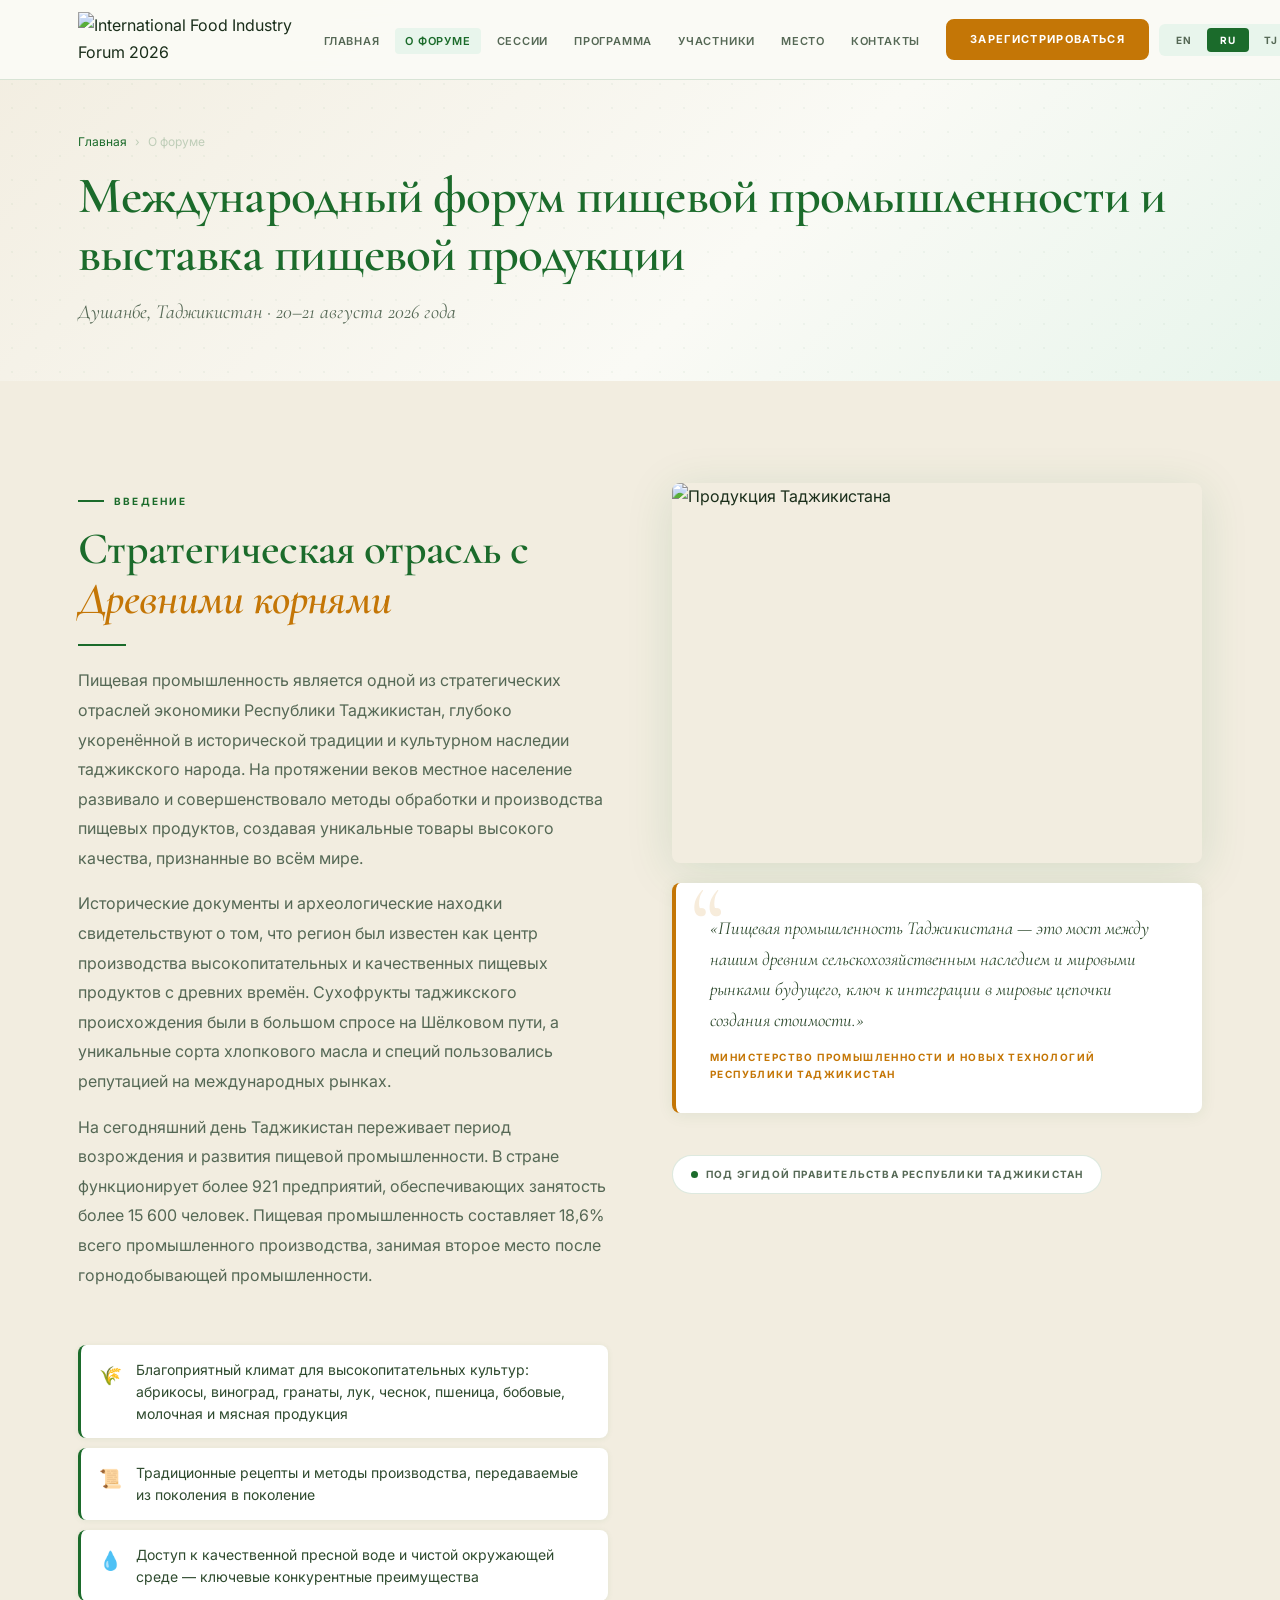
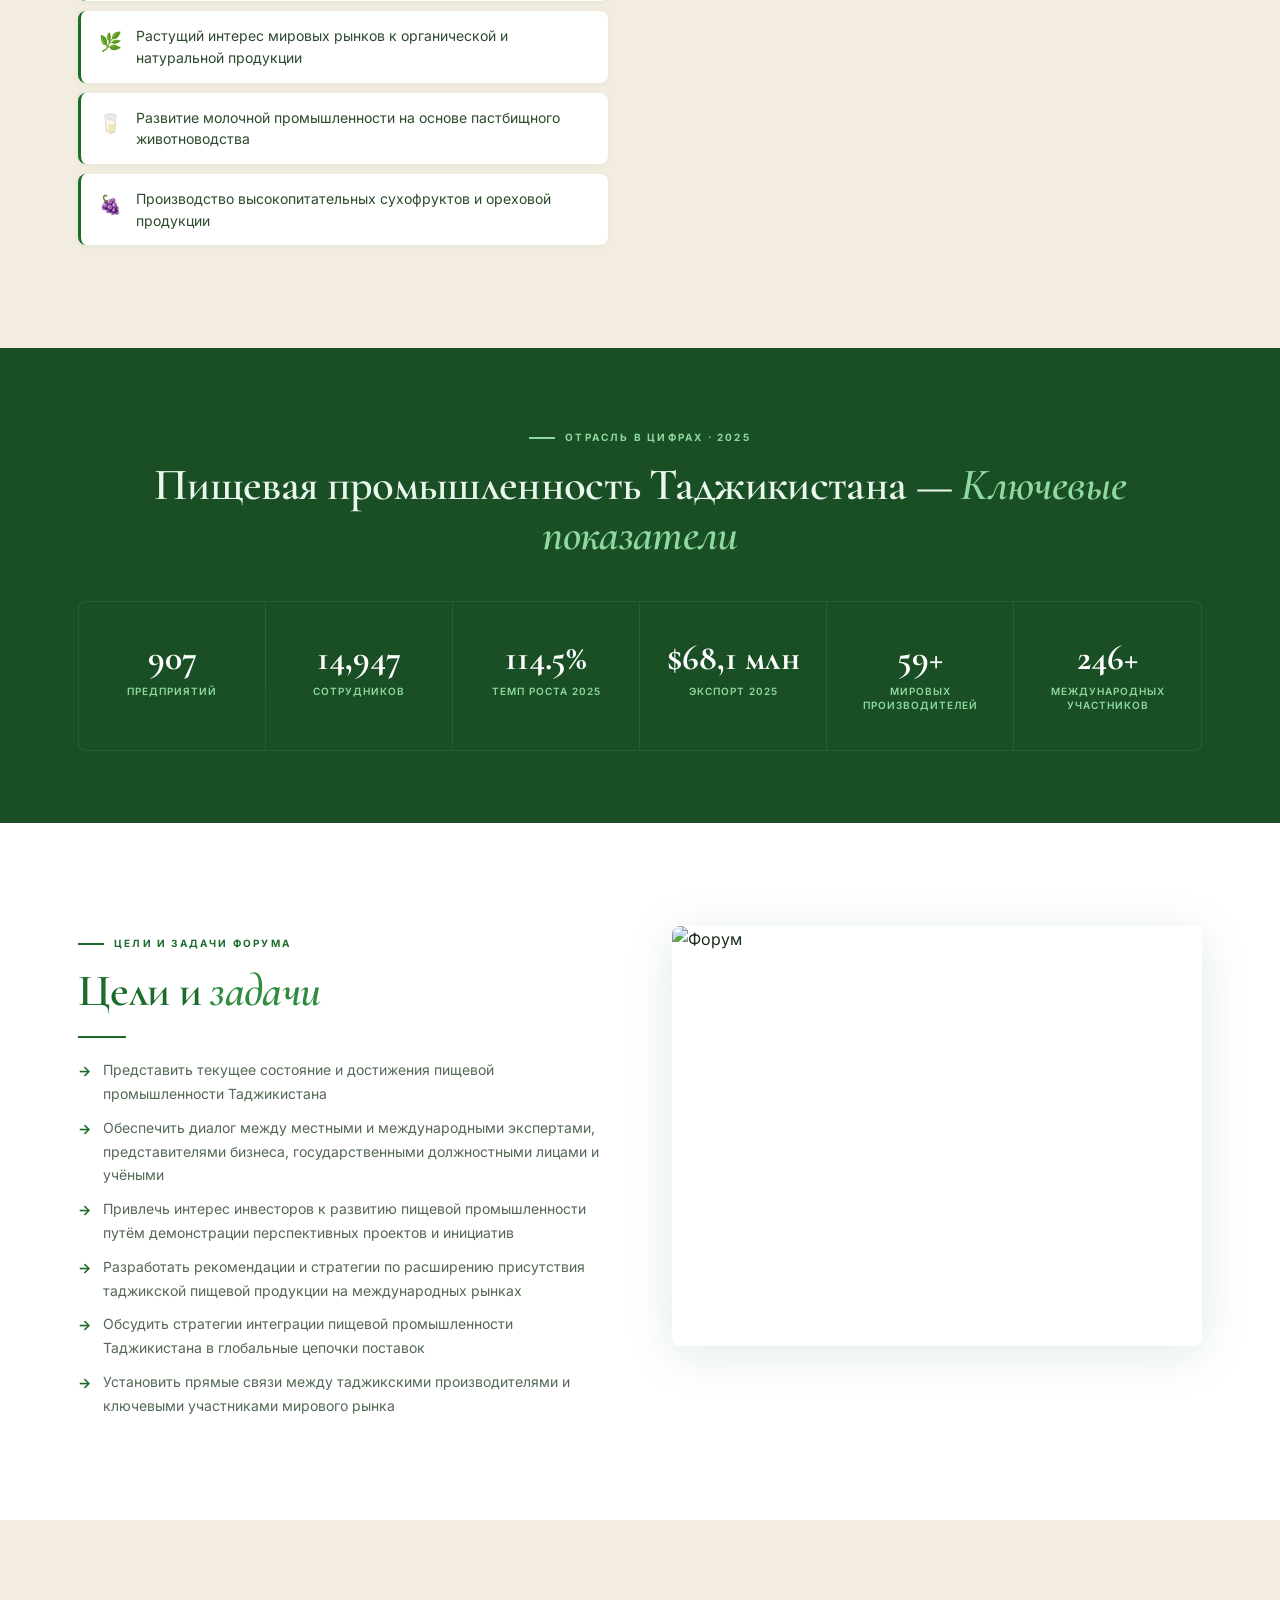
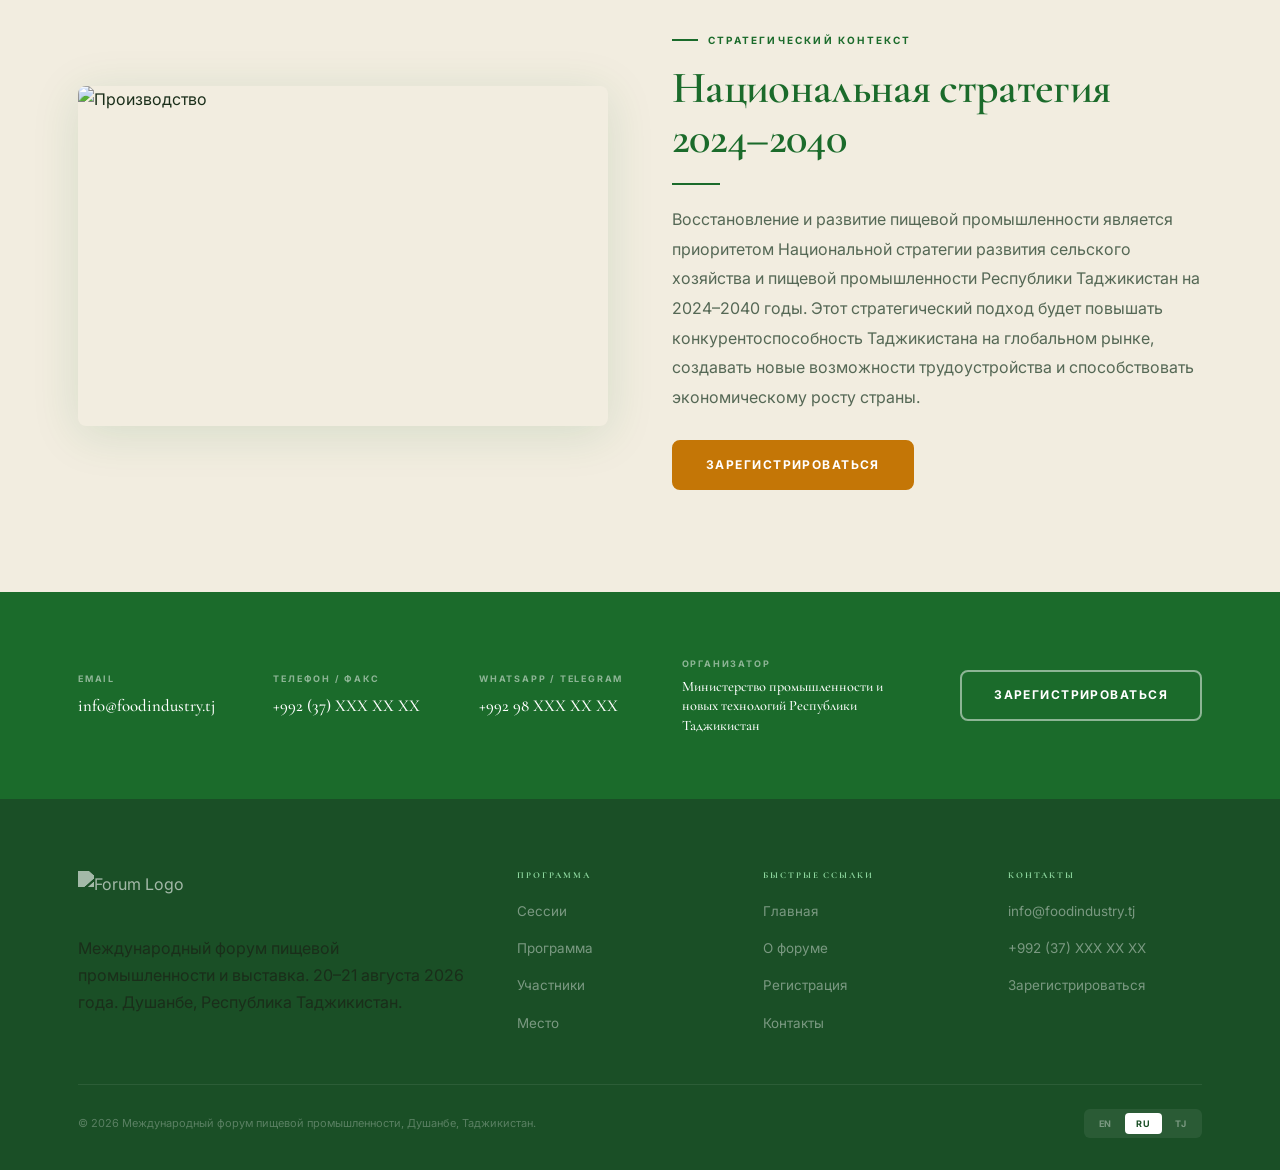
==== about.html @ 659f96ca "Add files via upload" ====
<!DOCTYPE html>
<html lang="ru" data-page="about">
<head>
<meta charset="UTF-8"/>
<meta name="viewport" content="width=device-width, initial-scale=1.0"/>
<meta http-equiv="X-Content-Type-Options" content="nosniff"/>
<meta name="description" content="Пищевая промышленность является одной из стратегических отраслей экономики Республики Таджикистан. Форум состоится 20–21 августа 2026 в Душанбе."/>
<meta name="robots" content="index,follow"/>
<meta property="og:title" content="О форуме — Международный форум пищевой промышленности 2026"/>
<meta property="og:description" content="Пищевая промышленность является одной из стратегических отраслей экономики Республики Таджикистан. Форум состоится 20–21 августа 2026 в Душанбе."/>
<meta property="og:image" content="img/hero-bg.png"/>
<title>О форуме — Международный форум пищевой промышленности 2026</title>
<link rel="preconnect" href="https://fonts.googleapis.com"/>
<link rel="preconnect" href="https://fonts.gstatic.com" crossorigin/>
<link href="https://fonts.googleapis.com/css2?family=Cormorant+Garamond:ital,wght@0,400;0,500;0,600;0,700;1,400;1,600&family=Inter:wght@300;400;500;600;700&display=swap" rel="stylesheet"/>
<link rel="stylesheet" href="css/style.css"/>
</head>
<body>
<nav class="nav" id="main-nav">
  <div class="container"><div class="nav-inner">
    <a href="index.html" class="logo-wrap">
      <img src="logo.svg" alt="International Food Industry Forum 2026" class="logo-img"/>
    </a>
    <ul class="nav-links"><li><a href="index.html" data-page="home" class="nav-link" data-i18n="nav.home">—</a></li>
<li><a href="about.html" data-page="about" class="nav-link active" data-i18n="nav.about">—</a></li>
<li><a href="sessions.html" data-page="sessions" class="nav-link" data-i18n="nav.sessions">—</a></li>
<li><a href="programme.html" data-page="programme" class="nav-link" data-i18n="nav.programme">—</a></li>
<li><a href="participants.html" data-page="participants" class="nav-link" data-i18n="nav.participants">—</a></li>
<li><a href="venue.html" data-page="venue" class="nav-link" data-i18n="nav.venue">—</a></li>
<li><a href="contact.html" data-page="contact" class="nav-link" data-i18n="nav.contact">—</a></li>
</ul>
    <div style="display:flex;align-items:center;gap:10px;flex-shrink:0">
      <a href="register.html" class="btn btn-amber btn-sm" data-i18n="nav.register.btn">Регистрация</a>
      <div class="lang-sw">
        <button class="lang-btn" data-lang="en">EN</button>
        <button class="lang-btn" data-lang="ru">RU</button>
        <button class="lang-btn" data-lang="tj">ТЈ</button>
      </div>
      <button class="nav-toggle" id="nav-toggle" aria-label="Меню"><span></span><span></span><span></span></button>
    </div>
  </div></div>
</nav>
<div class="nav-mobile" id="nav-mobile">
  <ul><li><a href="index.html" data-page="home" class="nav-link" data-i18n="nav.home">—</a></li>
<li><a href="about.html" data-page="about" class="nav-link active" data-i18n="nav.about">—</a></li>
<li><a href="sessions.html" data-page="sessions" class="nav-link" data-i18n="nav.sessions">—</a></li>
<li><a href="programme.html" data-page="programme" class="nav-link" data-i18n="nav.programme">—</a></li>
<li><a href="participants.html" data-page="participants" class="nav-link" data-i18n="nav.participants">—</a></li>
<li><a href="venue.html" data-page="venue" class="nav-link" data-i18n="nav.venue">—</a></li>
<li><a href="contact.html" data-page="contact" class="nav-link" data-i18n="nav.contact">—</a></li>
</ul>
  <div class="nav-mobile-lang">
    <button class="lang-btn" data-lang="en">EN</button>
    <button class="lang-btn" data-lang="ru">RU</button>
    <button class="lang-btn" data-lang="tj">ТЈ</button>
  </div>
</div>
<section class="page-hero">
  <img class="page-hero-img" src="img/hero-bg.png" alt="" loading="lazy"/>
  <div class="container page-hero-inner">
    <div class="breadcrumb">
      <a href="index.html" data-i18n="breadcrumb.home">Главная</a>
      <span>›</span>
      <span data-i18n="about.page.tag">—</span>
    </div>
    <h1 class="page-hero-title" data-i18n-html="about.page.title">—</h1>
    <p class="page-hero-sub" data-i18n="about.page.sub">—</p>
  </div>
</section>

<!-- INTRO -->
<section class="section bg-cream">
  <div class="container">
    <div class="grid-2">
      <div class="fade">
        <div class="tag" data-i18n="about.intro.tag">—</div>
        <h2 class="sec-title" data-i18n-html="about.intro.title">—</h2>
        <div class="divider"></div>
        <p class="sec-body" style="max-width:100%;margin-bottom:16px" data-i18n="about.intro.body1">—</p>
        <p class="sec-body" style="max-width:100%;margin-bottom:16px" data-i18n="about.intro.body2">—</p>
        <p class="sec-body" style="max-width:100%" data-i18n="about.intro.body3">—</p>
        <br/>
        <div class="adv-list"><div class="adv-item fade"><span class="adv-icon">🌾</span><span class="adv-text" data-i18n="adv.1">—</span></div><div class="adv-item fade"><span class="adv-icon">📜</span><span class="adv-text" data-i18n="adv.2">—</span></div><div class="adv-item fade"><span class="adv-icon">💧</span><span class="adv-text" data-i18n="adv.3">—</span></div><div class="adv-item fade"><span class="adv-icon">🌿</span><span class="adv-text" data-i18n="adv.4">—</span></div><div class="adv-item fade"><span class="adv-icon">🥛</span><span class="adv-text" data-i18n="adv.5">—</span></div><div class="adv-item fade"><span class="adv-icon">🍇</span><span class="adv-text" data-i18n="adv.6">—</span></div></div>
      </div>
      <div class="fade fd2">
        <div class="img-card" style="height:380px;margin-bottom:20px">
          <img src="img/dried-fruits.png" alt="Продукция Таджикистана" style="width:100%;height:100%;object-fit:cover"/>
        </div>
        <div class="quote-card">
          <blockquote data-i18n="about.quote">—</blockquote>
          <cite data-i18n="about.quote.src">—</cite>
        </div>
        <div class="org-pill" data-i18n="org.pill">—</div>
      </div>
    </div>
  </div>
</section>


<section class="stats-section">
  <div class="container">
    <div class="stats-header fade">
      <div class="tag tag-inv" data-i18n="stats.tag">—</div>
      <h2 class="sec-title sec-title-inv" data-i18n-html="stats.title">—</h2>
    </div>
    <div class="stats-grid fade">
      <div class="stat-item"><div class="stat-num" data-i18n="stat.1.num">921</div><div class="stat-lbl" data-i18n="stat.1.lbl">—</div></div>
      <div class="stat-item"><div class="stat-num" data-i18n="stat.2.num">15 162</div><div class="stat-lbl" data-i18n="stat.2.lbl">—</div></div>
      <div class="stat-item"><div class="stat-num" data-i18n="stat.3.num">116,1%</div><div class="stat-lbl" data-i18n="stat.3.lbl">—</div></div>
      <div class="stat-item"><div class="stat-num" data-i18n="stat.4.num">$68,1 млн</div><div class="stat-lbl" data-i18n="stat.4.lbl">—</div></div>
      <div class="stat-item"><div class="stat-num" data-i18n="stat.5.num">60+</div><div class="stat-lbl" data-i18n="stat.5.lbl">—</div></div>
      <div class="stat-item"><div class="stat-num" data-i18n="stat.6.num">250+</div><div class="stat-lbl" data-i18n="stat.6.lbl">—</div></div>
    </div>
  </div>
</section>

<!-- OBJECTIVES -->
<section class="section bg-white">
  <div class="container">
    <div class="grid-2">
      <div class="fade">
        <div class="tag" data-i18n="about.obj.tag">—</div>
        <h2 class="sec-title" data-i18n-html="about.obj.title">—</h2>
        <div class="divider"></div>
        <div class="obj-list"><div class="obj-item fade"><span class="obj-arrow">→</span><span data-i18n="obj.1">—</span></div><div class="obj-item fade"><span class="obj-arrow">→</span><span data-i18n="obj.2">—</span></div><div class="obj-item fade"><span class="obj-arrow">→</span><span data-i18n="obj.3">—</span></div><div class="obj-item fade"><span class="obj-arrow">→</span><span data-i18n="obj.4">—</span></div><div class="obj-item fade"><span class="obj-arrow">→</span><span data-i18n="obj.5">—</span></div><div class="obj-item fade"><span class="obj-arrow">→</span><span data-i18n="obj.6">—</span></div></div>
      </div>
      <div class="fade fd2">
        <div class="img-card" style="height:420px">
          <img src="img/forum-hall.png" alt="Форум" style="width:100%;height:100%;object-fit:cover"/>
        </div>
      </div>
    </div>
  </div>
</section>

<!-- STRATEGY -->
<section class="section bg-cream">
  <div class="container">
    <div class="grid-2" style="align-items:center">
      <div class="fade">
        <div class="img-card" style="height:340px">
          <img src="img/factory.png" alt="Производство" style="width:100%;height:100%;object-fit:cover"/>
        </div>
      </div>
      <div class="fade fd2">
        <div class="tag" data-i18n="about.strategy.tag">—</div>
        <h2 class="sec-title" data-i18n="about.strategy.title">—</h2>
        <div class="divider"></div>
        <p class="sec-body" style="max-width:100%" data-i18n="about.strategy.body">—</p>
        <br/>
        <a href="register.html" class="btn btn-amber" data-i18n="btn.register">—</a>
      </div>
    </div>
  </div>
</section>


<div class="contact-strip">
  <div class="container"><div class="contact-strip-inner">
    <div class="cs-item"><div class="cs-label">Email</div><div class="cs-val"><a href="mailto:info@foodindustry.tj">info@foodindustry.tj</a></div></div>
    <div class="cs-item"><div class="cs-label" data-i18n="ci.phone.lbl">Телефон</div><div class="cs-val"><a href="tel:+992">+992 (37) XXX XX XX</a></div></div>
    <div class="cs-item"><div class="cs-label">WhatsApp / Telegram</div><div class="cs-val">+992 98 XXX XX XX</div></div>
    <div class="cs-item"><div class="cs-label" data-i18n="ci.org.lbl">Организатор</div><div class="cs-val" style="font-size:.9rem;max-width:220px;line-height:1.35" data-i18n="ci.org.val">Минпромтех РТ</div></div>
    <a href="register.html" class="btn btn-outline-inv" data-i18n="btn.register">Регистрация</a>
  </div></div>
</div>
<footer class="footer">
  <div class="container">
    <div class="footer-grid">
      <div>
        <img src="logo.svg" alt="Forum Logo" class="footer-logo-img"/>
        <p data-i18n="footer.tagline">Международный форум пищевой промышленности и выставка. 20–21 августа 2026 года. Душанбе, Республика Таджикистан.</p>
      </div>
      <div class="footer-col">
        <h5 data-i18n="footer.prog">Программа</h5>
        <ul>
          <li><a href="sessions.html" data-i18n="nav.sessions">Сессии</a></li>
          <li><a href="programme.html" data-i18n="nav.programme">Программа</a></li>
          <li><a href="participants.html" data-i18n="nav.participants">Участники</a></li>
          <li><a href="venue.html" data-i18n="nav.venue">Место</a></li>
        </ul>
      </div>
      <div class="footer-col">
        <h5 data-i18n="footer.links">Навигация</h5>
        <ul>
          <li><a href="index.html" data-i18n="nav.home">Главная</a></li>
          <li><a href="about.html" data-i18n="nav.about">О форуме</a></li>
          <li><a href="register.html" data-i18n="nav.register">Регистрация</a></li>
          <li><a href="contact.html" data-i18n="nav.contact">Контакты</a></li>
        </ul>
      </div>
      <div class="footer-col">
        <h5 data-i18n="footer.contact">Контакты</h5>
        <ul>
          <li><a href="mailto:info@foodindustry.tj">info@foodindustry.tj</a></li>
          <li><a href="tel:+992">+992 (37) XXX XX XX</a></li>
          <li><a href="register.html" data-i18n="nav.register.btn">Регистрация</a></li>
        </ul>
      </div>
    </div>
    <div class="footer-bottom">
      <p data-i18n="footer.copy">© 2026 Международный форум пищевой промышленности, Душанбе, Таджикистан.</p>
      <div class="footer-lang lang-sw">
        <button class="lang-btn" data-lang="en">EN</button>
        <button class="lang-btn" data-lang="ru">RU</button>
        <button class="lang-btn" data-lang="tj">ТЈ</button>
      </div>
    </div>
  </div>
</footer>
<button class="back-top" id="back-top" aria-label="Наверх">
  <svg viewBox="0 0 24 24" fill="none" stroke="currentColor" stroke-width="2.5"><polyline points="18 15 12 9 6 15"/></svg>
</button>
<script src="js/translations.js"></script>
<script src="js/main.js"></script>
<script data-pplx-inline-edit>
(function(){
  if(window===window.top)return;
  function inlineAll(orig,clone){
    if(orig.nodeType!==1)return;
    try{
      var cs=getComputedStyle(orig);
      var t='';
      for(var i=0;i<cs.length;i++){t+=cs[i]+':'+cs.getPropertyValue(cs[i])+';';}
      clone.style.cssText=t;
    }catch(e){}
    var oc=orig.children,cc=clone.children;
    for(var j=0;j<oc.length&&j<cc.length;j++){inlineAll(oc[j],cc[j]);}
  }
  function stripExternal(clone){
    var imgs=clone.querySelectorAll('img');
    for(var i=0;i<imgs.length;i++){
      var s=imgs[i].getAttribute('src');
      if(s&&!s.startsWith('data:'))imgs[i].removeAttribute('src');
    }
    var all=clone.querySelectorAll('*');
    for(var i=0;i<all.length;i++){
      var st=all[i].style.cssText;
      if(st&&st.indexOf('url(')>=0){
        all[i].style.cssText=st.replace(/url\(["']?(?!data:)[^)"']*["']?\)/gi,'none');
      }
    }
  }
  window.addEventListener('message',function(e){
    if(!e.data||e.data.type!=='INLINE_EDIT_CAPTURE_REQUEST')return;
    var scrollX=window.scrollX||window.pageXOffset||0;
    var scrollY=window.scrollY||window.pageYOffset||0;
    var w=window.innerWidth,h=window.innerHeight;
    try{
      var clone=document.documentElement.cloneNode(true);
      var rm=clone.querySelectorAll('script,link[rel="stylesheet"],style');
      for(var i=0;i<rm.length;i++){rm[i].remove();}
      inlineAll(document.documentElement,clone);
      stripExternal(clone);
      var html=new XMLSerializer().serializeToString(clone);
      var svg='<svg xmlns="http://www.w3.org/2000/svg" width="'+w+'" height="'+h+'">'
        +'<foreignObject width="100%" height="100%">'
        +'<div xmlns="http://www.w3.org/1999/xhtml" style="width:'+w+'px;height:'+h+'px;overflow:hidden">'
        +'<div style="transform:translate(-'+scrollX+'px,-'+scrollY+'px);transform-origin:top left">'
        +html+'</div></div></foreignObject></svg>';
      var svgUrl='data:image/svg+xml;charset=utf-8,'+encodeURIComponent(svg);
      var img=new Image();
      img.onload=function(){
        var c=document.createElement('canvas');c.width=w;c.height=h;
        c.getContext('2d').drawImage(img,0,0);
        window.parent.postMessage({type:'INLINE_EDIT_SCREENSHOT_RESULT',dataUrl:c.toDataURL('image/png'),scrollX:scrollX,scrollY:scrollY},'*');
      };
      img.onerror=function(){
        window.parent.postMessage({type:'INLINE_EDIT_SCREENSHOT_RESULT',dataUrl:null,scrollX:scrollX,scrollY:scrollY},'*');
      };
      img.src=svgUrl;
    }catch(err){
      window.parent.postMessage({type:'INLINE_EDIT_SCREENSHOT_RESULT',dataUrl:null,scrollX:scrollX,scrollY:scrollY},'*');
    }
  });
})();
</script></body></html>
---- css/style.css ----
/* ============================================================
   INTERNATIONAL FOOD INDUSTRY FORUM 2026
   Shared Stylesheet — foodindustry.tj
   ============================================================ */

/* ── RESET ─────────────────────────────────────────────────── */
*,*::before,*::after{box-sizing:border-box;margin:0;padding:0}
html{scroll-behavior:smooth;font-size:16px}
body{background:#FAFAF5;color:#1A2E1A;font-family:'Inter',system-ui,sans-serif;
  line-height:1.7;overflow-x:hidden;-webkit-font-smoothing:antialiased}
img{max-width:100%;display:block}
a{color:inherit;text-decoration:none}
ul,ol{list-style:none}
button{cursor:pointer;font-family:inherit;border:none;background:none}
input,select,textarea{font-family:inherit}

/* ── DESIGN TOKENS ─────────────────────────────────────────── */
:root{
  --cream:#FAFAF5; --cream-2:#F2EDE0; --cream-3:#EDE8D6;
  --white:#fff;    --forest:#1A4F26;
  --green:#1B6B2B; --green-2:#2D8C3E; --green-3:#3DAF52; --green-lt:#E8F5EC;
  --teal:#0272A8;  --teal-lt:#E0F2FF;
  --amber:#C47606; --amber-2:#E08B08; --amber-lt:#FFF8E6;
  --txt:#122012;   --txt-2:#2E4A2E;   --txt-md:#556855;  --txt-dim:#8AAA8A;
  --bdr:rgba(27,107,43,.15); --bdr-a:rgba(196,118,6,.22);
  --shd:0 2px 16px rgba(27,107,43,.08);
  --shd-2:0 8px 48px rgba(27,107,43,.13);
  --nav-h:80px; --r:8px;
  --serif:'Cormorant Garamond',Georgia,serif;
  --sans:'Inter',system-ui,sans-serif;
}

/* ── TYPOGRAPHY ─────────────────────────────────────────────── */
h1,h2,h3,h4,h5{font-family:var(--serif);font-weight:600;line-height:1.12;letter-spacing:-.015em}

/* ── LAYOUT ─────────────────────────────────────────────────── */
.container{max-width:1220px;margin:0 auto;padding:0 clamp(18px,4vw,48px)}
.grid-2{display:grid;grid-template-columns:1fr 1fr;gap:clamp(32px,5vw,80px)}
.grid-3{display:grid;grid-template-columns:repeat(3,1fr);gap:20px}
.grid-4{display:grid;grid-template-columns:repeat(4,1fr);gap:20px}

/* ── UTILITY ─────────────────────────────────────────────────── */
.section{padding:clamp(60px,8vw,120px) 0}
.section-sm{padding:clamp(40px,5vw,72px) 0}
.bg-cream{background:var(--cream-2)}
.bg-white{background:var(--white)}
.bg-forest{background:var(--forest)}
.bg-green{background:var(--green)}
.text-center{text-align:center}
.text-right{text-align:right}

.tag{display:inline-flex;align-items:center;gap:10px;
  font-size:10px;font-weight:700;letter-spacing:.22em;text-transform:uppercase;
  color:var(--green);margin-bottom:14px}
.tag::before{content:'';display:block;width:26px;height:2px;background:var(--green)}
.tag-amber{color:var(--amber)}.tag-amber::before{background:var(--amber)}
.tag-inv{color:#8FD9A0}.tag-inv::before{background:#8FD9A0}
.tag-teal{color:var(--teal)}.tag-teal::before{background:var(--teal)}

.sec-title{font-size:clamp(1.9rem,3.5vw,3.2rem);color:var(--green);margin-bottom:16px}
.sec-title-inv{color:#EAF7EC}
.sec-title-dark{color:var(--txt)}
.sec-body{font-size:1rem;color:var(--txt-md);line-height:1.85;max-width:600px}
.sec-body-inv{color:#B8D9BC}
.em-green{color:var(--green-2);font-style:italic}
.em-amber{color:var(--amber);font-style:italic}
.em-teal{color:var(--teal);font-style:italic}
.divider{width:48px;height:2px;background:var(--green);margin:20px 0}
.divider-amber{background:var(--amber)}
.divider-inv{background:rgba(255,255,255,.2)}

/* ── BUTTONS ─────────────────────────────────────────────────── */
.btn{display:inline-flex;align-items:center;gap:8px;padding:13px 32px;
  font-size:12px;font-weight:700;letter-spacing:.12em;text-transform:uppercase;
  transition:all .25s ease;border:2px solid transparent;border-radius:var(--r)}
.btn-amber{background:var(--amber);color:#fff;border-color:var(--amber)}
.btn-amber:hover{background:var(--amber-2);border-color:var(--amber-2);
  transform:translateY(-2px);box-shadow:0 8px 24px rgba(196,118,6,.3)}
.btn-green{background:var(--green);color:#fff;border-color:var(--green)}
.btn-green:hover{background:var(--green-2);border-color:var(--green-2);transform:translateY(-2px)}
.btn-outline-green{background:transparent;color:var(--green);border-color:var(--green)}
.btn-outline-green:hover{background:var(--green);color:#fff;transform:translateY(-2px)}
.btn-outline-inv{background:transparent;color:#fff;border-color:rgba(255,255,255,.5)}
.btn-outline-inv:hover{background:rgba(255,255,255,.12);border-color:#fff;transform:translateY(-2px)}
.btn-sm{padding:9px 22px;font-size:11px}
.btn-lg{padding:16px 40px;font-size:13px}
.btn-full{width:100%;justify-content:center}

/* ── NAVIGATION ─────────────────────────────────────────────── */
.nav{position:fixed;top:0;left:0;right:0;z-index:500;height:var(--nav-h);
  background:rgba(250,250,245,.96);border-bottom:1px solid var(--bdr);
  backdrop-filter:blur(14px);display:flex;align-items:center;
  transition:box-shadow .3s}
.nav.scrolled{box-shadow:var(--shd-2)}
.nav-inner{display:flex;align-items:center;justify-content:space-between;width:100%;gap:16px}
.logo-wrap{display:flex;align-items:center;flex-shrink:0}
.logo-img{height:56px;width:auto;object-fit:contain;max-width:220px}
.nav-links{display:flex;align-items:center;gap:6px}
.nav-links a{font-size:11px;font-weight:600;letter-spacing:.07em;text-transform:uppercase;
  color:var(--txt-md);padding:6px 10px;border-radius:4px;transition:all .2s;white-space:nowrap}
.nav-links a:hover{color:var(--green);background:var(--green-lt)}
.nav-links a.active{color:var(--green);background:var(--green-lt)}
.lang-sw{display:flex;gap:2px;background:var(--green-lt);padding:4px;border-radius:6px;flex-shrink:0}
.lang-btn{padding:6px 13px;font-size:10px;font-weight:700;letter-spacing:.1em;
  text-transform:uppercase;color:var(--txt-md);transition:all .2s;border-radius:4px}
.lang-btn.active{background:var(--green);color:#fff}
.lang-btn:hover:not(.active){color:var(--green)}

/* Mobile nav */
.nav-toggle{display:none;flex-direction:column;justify-content:center;gap:5px;
  padding:8px;width:40px;height:40px}
.nav-toggle span{display:block;width:22px;height:2px;background:var(--txt);
  transition:all .25s;border-radius:2px}
.nav-toggle.open span:nth-child(1){transform:translateY(7px) rotate(45deg)}
.nav-toggle.open span:nth-child(2){opacity:0}
.nav-toggle.open span:nth-child(3){transform:translateY(-7px) rotate(-45deg)}
.nav-mobile{display:none;position:fixed;top:var(--nav-h);left:0;right:0;
  background:rgba(250,250,245,.98);backdrop-filter:blur(14px);z-index:499;
  border-bottom:1px solid var(--bdr);padding:20px 0}
.nav-mobile.open{display:block}
.nav-mobile ul{display:flex;flex-direction:column}
.nav-mobile ul a{display:block;padding:12px clamp(18px,4vw,48px);font-size:13px;
  font-weight:600;color:var(--txt-md);border-bottom:1px solid rgba(0,0,0,.04);transition:color .2s}
.nav-mobile ul a:hover,.nav-mobile ul a.active{color:var(--green)}
.nav-mobile-lang{display:flex;gap:8px;padding:16px clamp(18px,4vw,48px)}
.nav-mobile-lang .lang-btn{padding:8px 16px;font-size:11px;border:1px solid var(--bdr);
  border-radius:6px;color:var(--txt-md)}
.nav-mobile-lang .lang-btn.active{background:var(--green);color:#fff;border-color:var(--green)}

/* ── HOME HERO ───────────────────────────────────────────────── */
.hero{min-height:100vh;display:flex;align-items:center;padding-top:var(--nav-h);
  position:relative;overflow:hidden}
.hero-bg-img{position:absolute;inset:0;background-size:cover;background-position:center;
  background-image:url('../img/hero-bg.png')}
.hero-overlay{position:absolute;inset:0;
  background:linear-gradient(135deg,rgba(250,250,245,.97) 0%,rgba(240,248,242,.92) 45%,rgba(232,245,236,.75) 100%)}
.hero-pattern{position:absolute;inset:0;
  background-image:radial-gradient(circle,rgba(27,107,43,.05) 1px,transparent 0);
  background-size:28px 28px;pointer-events:none}
.hero-content{position:relative;z-index:2;display:grid;grid-template-columns:1fr 1fr;
  gap:clamp(32px,5vw,72px);align-items:center;padding:clamp(60px,8vh,100px) 0}
.hero-left{}
.hero-badge{display:inline-flex;align-items:center;gap:10px;padding:8px 18px;
  background:var(--green-lt);border:1px solid rgba(27,107,43,.2);
  border-radius:20px;margin-bottom:24px}
.hero-badge-dot{width:7px;height:7px;border-radius:50%;background:var(--green);
  animation:bdot 2s ease-in-out infinite}
@keyframes bdot{0%,100%{opacity:1}50%{opacity:.25}}
.hero-badge span{font-size:10px;font-weight:700;letter-spacing:.18em;
  text-transform:uppercase;color:var(--green)}
.hero-title{font-size:clamp(2.6rem,5vw,5rem);font-weight:700;color:var(--txt);
  line-height:1.04;margin-bottom:10px}
.hero-title .t-green{color:var(--green);font-style:italic}
.hero-title .t-amber{color:var(--amber)}
.hero-sub{font-family:var(--serif);font-size:clamp(1rem,1.8vw,1.3rem);
  font-style:italic;color:var(--txt-md);margin-bottom:32px}
.hero-meta{display:flex;flex-wrap:wrap;gap:0;border:1px solid var(--bdr);
  border-radius:var(--r);background:var(--white);overflow:visible;margin-bottom:36px;
  box-shadow:var(--shd)}
.hm-item{padding:12px 20px;flex:1;min-width:130px;border-right:1px solid var(--bdr)}
.hm-item:last-child{border-right:none}
.hm-label{font-size:9px;font-weight:700;letter-spacing:.2em;text-transform:uppercase;
  color:var(--txt-dim);margin-bottom:3px}
.hm-val{font-family:var(--serif);font-size:1.05rem;font-weight:600;color:var(--green);white-space:nowrap}
.hero-actions{display:flex;gap:12px;flex-wrap:wrap}
.hero-right{display:flex;justify-content:center;align-items:center;position:relative}
.hero-logo-wrap{position:relative;width:clamp(260px,30vw,380px);
  height:clamp(260px,30vw,380px);display:flex;align-items:center;justify-content:center}
.hero-logo-ring{position:absolute;border-radius:50%;border:1px solid rgba(27,107,43,.1)}
.hero-logo-ring:nth-child(1){inset:0}
.hero-logo-ring:nth-child(2){inset:30px;border-color:rgba(27,107,43,.07)}
.hero-logo-ring:nth-child(3){inset:60px;background:rgba(255,255,255,.85);border-radius:50%;
  border-color:rgba(27,107,43,.12)}
.hero-logo-img{width:clamp(200px,22vw,300px);height:auto;object-fit:contain;
  position:relative;z-index:2;filter:drop-shadow(0 8px 32px rgba(27,107,43,.15))}
.hero-date-badge{position:absolute;bottom:16px;right:-8px;z-index:3;
  background:var(--amber);color:#fff;padding:8px 16px;border-radius:20px;
  font-size:10px;font-weight:800;letter-spacing:.1em;text-transform:uppercase;
  box-shadow:0 4px 16px rgba(196,118,6,.35);white-space:nowrap}
.scroll-hint{position:absolute;bottom:32px;left:50%;transform:translateX(-50%);
  display:flex;flex-direction:column;align-items:center;gap:8px;z-index:2}
.scroll-hint span{font-size:9px;letter-spacing:.2em;text-transform:uppercase;color:var(--txt-dim)}
.scroll-line{width:1px;height:40px;background:linear-gradient(var(--green),transparent);
  animation:sl 1.8s ease-in-out infinite}
@keyframes sl{0%{transform:scaleY(0);transform-origin:top}
  49%{transform:scaleY(1);transform-origin:top}
  50%{transform:scaleY(1);transform-origin:bottom}
  100%{transform:scaleY(0);transform-origin:bottom}}

/* Partners strip */
.partners-strip{background:var(--white);border-bottom:1px solid var(--bdr);padding:18px 0}
.partners-inner{display:flex;align-items:center;gap:28px;flex-wrap:wrap}
.partners-label{font-size:10px;font-weight:700;letter-spacing:.18em;text-transform:uppercase;
  color:var(--txt-dim);flex-shrink:0;padding-right:20px;border-right:1px solid var(--bdr);
  white-space:nowrap}
.partners-logos{display:flex;gap:32px;align-items:center;flex-wrap:wrap}
.partners-logos span{font-size:12px;font-weight:600;color:var(--txt-dim);opacity:.65;white-space:nowrap}

/* ── PAGE HERO (inner pages) ─────────────────────────────────── */
.page-hero{padding:calc(var(--nav-h) + 52px) 0 52px;position:relative;overflow:hidden;
  background:linear-gradient(135deg,var(--cream-2) 0%,var(--cream) 60%,var(--green-lt) 100%)}
.page-hero::after{content:'';position:absolute;inset:0;
  background-image:radial-gradient(circle,rgba(27,107,43,.045) 1px,transparent 0);
  background-size:24px 24px;pointer-events:none}
.page-hero-inner{position:relative;z-index:1}
.breadcrumb{display:flex;align-items:center;gap:8px;font-size:12px;
  color:var(--txt-dim);margin-bottom:16px;flex-wrap:wrap}
.breadcrumb a{color:var(--green);transition:opacity .2s}
.breadcrumb a:hover{opacity:.75}
.breadcrumb span{opacity:.5}
.page-hero-title{font-size:clamp(2.2rem,4vw,3.8rem);color:var(--green);margin-bottom:12px}
.page-hero-sub{font-family:var(--serif);font-size:clamp(1rem,1.8vw,1.25rem);
  font-style:italic;color:var(--txt-md);max-width:600px}
.page-hero-img{position:absolute;right:0;top:0;bottom:0;width:40%;object-fit:cover;opacity:.15;
  mask-image:linear-gradient(to left,black 30%,transparent 90%)}

/* ── ABOUT SECTION ───────────────────────────────────────────── */
.about-left{}
.adv-list{display:flex;flex-direction:column;gap:10px;margin-top:28px}
.adv-item{display:flex;gap:14px;align-items:flex-start;padding:14px 18px;
  background:var(--white);border-radius:var(--r);border-left:3px solid var(--green);
  box-shadow:0 1px 6px rgba(27,107,43,.07);transition:transform .25s,box-shadow .25s}
.adv-item:hover{transform:translateX(4px);box-shadow:0 4px 20px rgba(27,107,43,.12)}
.adv-icon{font-size:1.15rem;flex-shrink:0;margin-top:1px}
.adv-text{font-size:.875rem;color:var(--txt-2);line-height:1.55}
.quote-card{background:var(--white);border-radius:var(--r);padding:30px 34px;
  border-left:4px solid var(--amber);box-shadow:var(--shd);position:relative;
  overflow:hidden;margin-bottom:24px}
.quote-card::before{content:'\201C';font-family:var(--serif);font-size:6.5rem;
  line-height:1;color:var(--amber);opacity:.14;
  position:absolute;top:-12px;left:14px;pointer-events:none}
.quote-card blockquote{font-family:var(--serif);font-size:1.15rem;font-style:italic;
  color:var(--txt-2);line-height:1.65;position:relative;z-index:1}
.quote-card cite{display:block;margin-top:14px;font-size:10px;font-style:normal;
  font-weight:700;letter-spacing:.14em;text-transform:uppercase;color:var(--amber)}
.obj-list{display:flex;flex-direction:column;gap:10px}
.obj-item{display:flex;gap:12px;font-size:.875rem;color:var(--txt-md);align-items:flex-start}
.obj-arrow{color:var(--green);font-weight:700;flex-shrink:0;margin-top:1px}
.org-pill{display:inline-flex;align-items:center;gap:8px;padding:10px 18px;
  border:1px solid var(--bdr);border-radius:20px;font-size:10px;font-weight:700;
  letter-spacing:.12em;text-transform:uppercase;color:var(--txt-md);
  background:var(--white);margin-top:18px}
.org-pill::before{content:'';width:7px;height:7px;border-radius:50%;background:var(--green);flex-shrink:0}

/* Image card */
.img-card{border-radius:var(--r);overflow:hidden;box-shadow:var(--shd-2)}
.img-card img{width:100%;height:100%;object-fit:cover;display:block;
  transition:transform .5s ease}
.img-card:hover img{transform:scale(1.03)}

/* ── STATS ───────────────────────────────────────────────────── */
.stats-section{padding:72px 0;background:var(--forest)}
.stats-header{text-align:center;margin-bottom:40px}
.stats-grid{display:grid;grid-template-columns:repeat(6,1fr);
  border:1px solid rgba(255,255,255,.08);border-radius:var(--r);overflow:hidden}
.stat-item{padding:clamp(24px,3vw,40px) 16px;text-align:center;
  border-right:1px solid rgba(255,255,255,.08);transition:background .25s}
.stat-item:last-child{border-right:none}
.stat-item:hover{background:rgba(255,255,255,.05)}
.stat-num{font-family:var(--serif);font-size:clamp(1.8rem,2.8vw,2.8rem);
  font-weight:700;color:#fff;line-height:1;margin-bottom:8px}
.stat-lbl{font-size:10px;font-weight:600;letter-spacing:.1em;
  text-transform:uppercase;color:#8FD9A0;line-height:1.4}

/* ── CARDS ───────────────────────────────────────────────────── */
/* Session cards */
.session-card{background:var(--white);border-radius:var(--r);padding:34px 28px;
  border:1px solid var(--bdr);position:relative;overflow:hidden;
  transition:transform .3s,box-shadow .3s;box-shadow:0 1px 8px rgba(27,107,43,.06)}
.session-card:hover{transform:translateY(-6px);box-shadow:var(--shd-2)}
.session-card::before{content:'';position:absolute;top:0;left:0;right:0;height:4px}
.session-card.c-green::before{background:linear-gradient(90deg,var(--green),var(--green-3))}
.session-card.c-teal::before{background:linear-gradient(90deg,var(--teal),#29B6F6)}
.session-card.c-amber::before{background:linear-gradient(90deg,var(--amber),var(--amber-2))}
.session-roman{font-family:var(--serif);font-size:3.5rem;font-weight:700;
  line-height:1;margin-bottom:14px;opacity:.18}
.session-card.c-green .session-roman{color:var(--green)}
.session-card.c-teal .session-roman{color:var(--teal)}
.session-card.c-amber .session-roman{color:var(--amber)}
.session-title{font-family:var(--serif);font-size:1.15rem;font-weight:600;
  color:var(--txt);margin-bottom:10px;line-height:1.3}
.session-desc{font-size:.84rem;color:var(--txt-md);line-height:1.75}

/* Format cards */
.format-card{background:var(--white);border-radius:var(--r);padding:28px 24px;
  box-shadow:0 1px 8px rgba(27,107,43,.07);border:1px solid transparent;
  transition:border-color .3s,transform .3s,box-shadow .3s}
.format-card:hover{border-color:var(--green);transform:translateY(-4px);box-shadow:var(--shd-2)}
.fc-icon{width:50px;height:50px;border-radius:12px;display:flex;align-items:center;
  justify-content:center;font-size:1.5rem;margin-bottom:16px}
.ic-green{background:var(--green-lt)}
.ic-amber{background:var(--amber-lt)}
.ic-teal{background:var(--teal-lt)}
.format-title{font-family:var(--serif);font-size:1.1rem;font-weight:600;
  color:var(--txt);margin-bottom:8px}
.format-desc{font-size:.84rem;color:var(--txt-md);line-height:1.7}

/* Outcome cards */
.outcome-card{background:var(--white);border-radius:var(--r);padding:32px 28px;
  display:flex;gap:18px;align-items:flex-start;box-shadow:0 1px 8px rgba(27,107,43,.06);
  transition:transform .25s,box-shadow .25s}
.outcome-card:hover{transform:translateY(-3px);box-shadow:var(--shd-2)}
.oc-num{font-family:var(--serif);font-size:2.2rem;font-weight:700;
  color:var(--green);opacity:.2;line-height:1;flex-shrink:0;width:44px}
.oc-body h4{font-family:var(--serif);font-size:1.1rem;font-weight:600;
  color:var(--txt);margin-bottom:8px}
.oc-body p{font-size:.875rem;color:var(--txt-md);line-height:1.7}

/* Participant cards */
.part-item{display:flex;gap:16px;align-items:center;padding:18px 0;
  border-bottom:1px solid var(--bdr)}
.part-item:first-child{border-top:1px solid var(--bdr)}
.part-num{font-family:var(--serif);font-size:1.8rem;font-weight:700;
  color:var(--green);opacity:.25;width:36px;flex-shrink:0;line-height:1}
.part-info h4{font-family:var(--serif);font-size:1.05rem;font-weight:600;
  color:var(--txt);margin-bottom:3px}
.part-info p{font-size:.82rem;color:var(--txt-md)}

/* Highlight box (dark) */
.hl-box{background:var(--forest);border-radius:var(--r);padding:44px;
  position:relative;overflow:hidden}
.hl-box::after{content:'';position:absolute;top:-80px;right:-80px;width:260px;height:260px;
  border-radius:50%;background:radial-gradient(rgba(143,217,160,.1),transparent 65%)}
.hl-num{font-family:var(--serif);font-size:5.5rem;font-weight:700;color:#fff;line-height:1}
.hl-lbl{font-size:1rem;color:#B8D9BC;margin-bottom:20px}
.hl-sep{border:none;border-top:1px solid rgba(255,255,255,.12);margin:22px 0}
.hl-note{font-size:.84rem;color:#8FD9A0;line-height:1.6;margin-top:14px}

/* ── SCHEDULE / TIMELINE ─────────────────────────────────────── */
.schedule-tabs{display:flex;gap:8px;margin-bottom:36px;flex-wrap:wrap}
.sched-tab{padding:10px 24px;border-radius:20px;font-size:12px;font-weight:700;
  letter-spacing:.08em;text-transform:uppercase;border:2px solid var(--bdr);
  color:var(--txt-md);transition:all .2s;background:var(--white)}
.sched-tab.active{background:var(--green);color:#fff;border-color:var(--green)}
.sched-tab:hover:not(.active){border-color:var(--green);color:var(--green)}
.sched-day{display:none}
.sched-day.active{display:block}
.sched-items{display:flex;flex-direction:column;gap:0;border-radius:var(--r);
  overflow:hidden;border:1px solid var(--bdr)}
.sched-item{display:flex;gap:0;background:var(--white);border-bottom:1px solid var(--bdr)}
.sched-item:last-child{border-bottom:none}
.sched-time{flex-shrink:0;width:100px;padding:18px 20px;background:var(--green-lt);
  font-size:12px;font-weight:700;color:var(--green);display:flex;align-items:center}
.sched-body{padding:18px 24px;flex:1}
.sched-body h4{font-family:var(--serif);font-size:1.05rem;font-weight:600;
  color:var(--txt);margin-bottom:4px}
.sched-body p{font-size:.84rem;color:var(--txt-md)}
.sched-item.highlight .sched-time{background:var(--amber-lt)}
.sched-item.highlight .sched-time{color:var(--amber)}
.sched-item.highlight .sched-body h4{color:var(--amber)}

/* ── FAQ ─────────────────────────────────────────────────────── */
.faq-list{display:flex;flex-direction:column;gap:8px;margin-top:32px}
.faq-item{background:var(--white);border-radius:var(--r);
  border:1px solid var(--bdr);overflow:hidden;transition:border-color .2s}
.faq-item.open{border-color:var(--green)}
.faq-q{display:flex;justify-content:space-between;align-items:center;
  padding:18px 22px;cursor:pointer;gap:16px}
.faq-q-text{font-family:var(--serif);font-size:1.05rem;font-weight:600;
  color:var(--txt);line-height:1.3}
.faq-icon{flex-shrink:0;width:24px;height:24px;border-radius:50%;
  background:var(--green-lt);display:flex;align-items:center;justify-content:center;
  color:var(--green);font-size:18px;font-weight:700;transition:transform .25s,background .25s;
  line-height:1;padding-bottom:1px}
.faq-item.open .faq-icon{transform:rotate(45deg);background:var(--green);color:#fff}
.faq-a{display:none;padding:0 22px 18px;font-size:.9rem;color:var(--txt-md);line-height:1.75}
.faq-item.open .faq-a{display:block}

/* ── VENUE CARDS ─────────────────────────────────────────────── */
.venue-card{background:linear-gradient(135deg,var(--green-lt) 0%,var(--white) 60%);
  border-radius:var(--r);padding:clamp(36px,5vw,56px) clamp(28px,4vw,48px);
  border:1px solid var(--bdr);position:relative;overflow:hidden;
  transition:transform .3s,box-shadow .3s}
.venue-card:hover{transform:translateY(-4px);box-shadow:var(--shd-2)}
.venue-card::after{content:'';position:absolute;bottom:-30px;right:-30px;
  width:100px;height:100px;border-radius:50%;
  background:radial-gradient(rgba(27,107,43,.06),transparent 70%)}
.venue-tag{display:inline-block;padding:6px 14px;border-radius:20px;
  font-size:9px;font-weight:800;letter-spacing:.2em;text-transform:uppercase;margin-bottom:20px}
.vt-green{background:var(--green);color:#fff}
.vt-amber{background:var(--amber);color:#fff}
.venue-name{font-family:var(--serif);font-size:1.8rem;font-weight:600;
  color:var(--txt);line-height:1.2;margin-bottom:12px}
.venue-loc{font-size:.875rem;color:var(--txt-md);display:flex;align-items:center;gap:6px}
.venue-features{display:flex;flex-direction:column;gap:8px;margin-top:20px}
.vf-item{display:flex;gap:10px;font-size:.84rem;color:var(--txt-md);align-items:flex-start}
.vf-dot{width:6px;height:6px;border-radius:50%;background:var(--green);flex-shrink:0;margin-top:6px}

/* Dushanbe info */
.dsh-grid{display:grid;grid-template-columns:repeat(3,1fr);gap:16px;margin-top:28px}
.dsh-item{background:var(--white);border-radius:var(--r);padding:20px;
  border:1px solid var(--bdr);text-align:center}
.dsh-icon{font-size:1.8rem;margin-bottom:8px}
.dsh-title{font-family:var(--serif);font-size:.95rem;font-weight:600;
  color:var(--txt);margin-bottom:4px}
.dsh-text{font-size:.8rem;color:var(--txt-md);line-height:1.5}

/* ── FORMS ───────────────────────────────────────────────────── */
.form-card{background:var(--white);border-radius:var(--r);padding:clamp(28px,4vw,44px);
  box-shadow:var(--shd-2);border:1px solid var(--bdr)}
.form-card h3{font-family:var(--serif);font-size:1.5rem;color:var(--green);margin-bottom:24px}
.form{display:flex;flex-direction:column;gap:14px}
.fg{display:flex;flex-direction:column;gap:5px}
.fg2{display:grid;grid-template-columns:1fr 1fr;gap:14px}
.fl{font-size:10px;font-weight:700;letter-spacing:.14em;text-transform:uppercase;color:var(--txt-md)}
.fi,.fs,.ft{padding:12px 14px;background:var(--cream);border:1.5px solid rgba(27,107,43,.15);
  color:var(--txt);font-size:14px;outline:none;transition:border-color .2s,background .2s;
  border-radius:var(--r);width:100%}
.fi:focus,.fs:focus,.ft:focus{border-color:var(--green);background:var(--white)}
.fi::placeholder,.ft::placeholder{color:var(--txt-dim)}
.ft{resize:vertical;min-height:90px}
.fs{background-image:url("data:image/svg+xml,%3Csvg xmlns='http://www.w3.org/2000/svg' width='12' height='8'%3E%3Cpath d='M1 1l5 5 5-5' stroke='%231B6B2B' stroke-width='1.5' fill='none' stroke-linecap='round'/%3E%3C/svg%3E");
  background-repeat:no-repeat;background-position:right 14px center;
  background-color:var(--cream);padding-right:38px;appearance:none;-webkit-appearance:none}
.fs option{background:var(--white);color:var(--txt)}
.fe{font-size:11px;color:#D32F2F;margin-top:3px;display:none}
.fg.error .fi,.fg.error .fs,.fg.error .ft{border-color:#D32F2F}
.fg.error .fe{display:block}
.form-success{display:none;padding:20px;background:var(--green-lt);
  border:1px solid rgba(27,107,43,.3);color:var(--green);
  font-size:.9rem;text-align:center;border-radius:var(--r)}
.form-note{font-size:.82rem;color:var(--txt-dim);text-align:center;margin-top:8px}

/* Deadline box */
.deadline-box{background:var(--white);border-radius:var(--r);padding:24px 28px;
  border:2px solid var(--amber);box-shadow:0 4px 24px rgba(196,118,6,.1);margin-top:24px}
.dl-label{font-size:9px;font-weight:700;letter-spacing:.22em;text-transform:uppercase;
  color:var(--amber);margin-bottom:6px}
.dl-date{font-family:var(--serif);font-size:1.9rem;font-weight:600;color:var(--txt)}

/* Contact info */
.contact-info-grid{display:grid;grid-template-columns:repeat(2,1fr);gap:16px;margin-top:24px}
.ci-item{background:var(--white);border-radius:var(--r);padding:20px 22px;
  border:1px solid var(--bdr);transition:border-color .2s,box-shadow .2s}
.ci-item:hover{border-color:var(--green);box-shadow:var(--shd)}
.ci-label{font-size:9px;font-weight:700;letter-spacing:.2em;text-transform:uppercase;
  color:var(--txt-dim);margin-bottom:6px}
.ci-val{font-family:var(--serif);font-size:1.05rem;color:var(--txt);font-weight:500}
.ci-val a{color:var(--green);transition:opacity .2s}
.ci-val a:hover{opacity:.7}

/* ── CTA BAND ────────────────────────────────────────────────── */
.cta-band{background:var(--green);padding:clamp(40px,6vw,72px) 0}
.cta-inner{display:flex;align-items:center;justify-content:space-between;
  flex-wrap:wrap;gap:32px}
.cta-text h2{font-family:var(--serif);font-size:clamp(1.6rem,3vw,2.4rem);
  color:#fff;margin-bottom:8px}
.cta-text p{font-size:.95rem;color:rgba(255,255,255,.7)}

/* ── CONTACT STRIP ───────────────────────────────────────────── */
.contact-strip{background:var(--green);padding:clamp(44px,6vw,64px) 0}
.contact-strip-inner{display:flex;align-items:center;justify-content:space-between;
  flex-wrap:wrap;gap:28px}
.cs-item .cs-label{font-size:9px;font-weight:700;letter-spacing:.2em;
  text-transform:uppercase;color:rgba(255,255,255,.5);margin-bottom:5px}
.cs-item .cs-val{font-family:var(--serif);font-size:1.05rem;color:#fff;font-weight:500}
.cs-item .cs-val a{color:#fff;transition:opacity .2s}
.cs-item .cs-val a:hover{opacity:.7}

/* ── FOOTER ─────────────────────────────────────────────────── */
.footer{background:var(--forest);padding:clamp(48px,6vw,72px) 0 32px}
.footer-grid{display:grid;grid-template-columns:2fr 1fr 1fr 1fr;
  gap:clamp(32px,4vw,56px);margin-bottom:48px;align-items:start}
.footer-logo-img{height:48px;width:auto;object-fit:contain;max-width:200px;
  margin-bottom:16px;filter:brightness(0) invert(1) opacity(.6)}
.footer-brand p{font-size:.84rem;color:rgba(255,255,255,.4);line-height:1.65;max-width:250px}
.footer-col h5{font-size:9px;font-weight:800;letter-spacing:.22em;text-transform:uppercase;
  color:#8FD9A0;margin-bottom:16px}
.footer-col ul{display:flex;flex-direction:column;gap:10px}
.footer-col ul a{font-size:.84rem;color:rgba(255,255,255,.42);transition:color .2s}
.footer-col ul a:hover{color:#fff}
.footer-bottom{display:flex;justify-content:space-between;align-items:center;
  flex-wrap:wrap;gap:16px;padding-top:24px;border-top:1px solid rgba(255,255,255,.08)}
.footer-bottom p{font-size:11px;color:rgba(255,255,255,.28)}
.footer-lang{display:flex;gap:2px;background:rgba(255,255,255,.07);padding:4px;border-radius:6px}
.footer-lang .lang-btn{padding:5px 11px;font-size:9px;color:rgba(255,255,255,.38)}
.footer-lang .lang-btn.active{background:#fff;color:var(--forest)}
.footer-lang .lang-btn:hover:not(.active){color:#fff}

/* ── BACK TO TOP ─────────────────────────────────────────────── */
.back-top{position:fixed;bottom:28px;right:28px;z-index:300;
  width:44px;height:44px;background:var(--green);color:#fff;
  border-radius:50%;display:flex;align-items:center;justify-content:center;
  box-shadow:0 4px 16px rgba(27,107,43,.3);opacity:0;pointer-events:none;
  transition:opacity .3s,transform .3s}
.back-top.visible{opacity:1;pointer-events:auto}
.back-top:hover{transform:translateY(-3px)}
.back-top svg{width:18px;height:18px}

/* ── ANIMATION ───────────────────────────────────────────────── */
.fade{opacity:0;transform:translateY(22px);transition:opacity .65s ease,transform .65s ease}
.fade.visible{opacity:1;transform:none}
.fd1{transition-delay:.08s}.fd2{transition-delay:.16s}.fd3{transition-delay:.24s}
.fd4{transition-delay:.32s}.fd5{transition-delay:.40s}

/* ── RESPONSIVE ─────────────────────────────────────────────── */
@media(max-width:1100px){
  .nav-links{display:none}
  .nav-toggle{display:flex}
  .hero-content{grid-template-columns:1fr;gap:40px}
  .hero-right{order:-1}
  .grid-2{grid-template-columns:1fr}
  .stats-grid{grid-template-columns:repeat(3,1fr)}
  .stat-item:nth-child(3){border-right:none}
  .sessions-grid,.grid-3{grid-template-columns:repeat(2,1fr)}
  .footer-grid{grid-template-columns:1fr 1fr;gap:32px}
}
@media(max-width:680px){
  .sessions-grid,.grid-3,.grid-4{grid-template-columns:1fr}
  .stats-grid{grid-template-columns:repeat(2,1fr)}
  .stat-item:nth-child(2){border-right:none}
  .stat-item:nth-child(3){border-right:1px solid rgba(255,255,255,.08)}
  .stat-item:nth-child(4){border-right:none}
  .hero-actions{flex-direction:column;align-items:flex-start}
  .hero-meta{flex-direction:column}
  .hm-item{border-right:none!important;border-bottom:1px solid var(--bdr)}
  .hm-item:last-child{border-bottom:none}
  .footer-grid{grid-template-columns:1fr}
  .fg2{grid-template-columns:1fr}
  .cta-inner,.contact-strip-inner{flex-direction:column;align-items:flex-start}
  .contact-info-grid,.dsh-grid{grid-template-columns:1fr}
  .sched-time{width:80px;font-size:11px;padding:14px 12px}
  .page-hero-img{display:none}
  .schedule-tabs{gap:6px}
  .sched-tab{padding:8px 16px;font-size:11px}
}

/* ============================================================
   FILE UPLOAD COMPONENTS
   ============================================================ */

/* Upload area wrapper */
.upload-area {
  position:relative;border:2px dashed var(--bdr);border-radius:var(--r);
  padding:24px 20px;text-align:center;cursor:pointer;background:var(--cream);
  transition:border-color .25s,background .25s;overflow:hidden;
}
.upload-area:hover,.upload-area.drag-over{
  border-color:var(--green);background:var(--green-lt);
}
.upload-area.has-file{
  border-color:var(--green);border-style:solid;background:var(--green-lt);
}
.upload-area.error-state{
  border-color:#D32F2F;background:rgba(211,47,47,.04);
}

/* Hidden native input */
.upload-input{
  position:absolute;inset:0;opacity:0;cursor:pointer;
  width:100%;height:100%;z-index:2;
}

/* Upload UI (icon + text) */
.upload-ui{pointer-events:none;transition:opacity .2s}
.upload-area.has-file .upload-ui{opacity:0;height:0;overflow:hidden;margin:0;padding:0}
.upload-icon{font-size:2.2rem;margin-bottom:10px;line-height:1}
.upload-title{font-family:var(--serif);font-size:1.05rem;font-weight:600;
  color:var(--txt-2);margin-bottom:4px}
.upload-hint{font-size:.78rem;color:var(--txt-dim);line-height:1.4}
.upload-btn-label{
  display:inline-block;margin-top:10px;padding:8px 20px;
  background:var(--green);color:#fff;border-radius:20px;
  font-size:11px;font-weight:700;letter-spacing:.1em;text-transform:uppercase;
  transition:background .2s;
}
.upload-area:hover .upload-btn-label{background:var(--green-2)}

/* Preview */
.upload-preview{
  display:none;flex-direction:column;align-items:center;gap:10px;
  padding:4px 0;position:relative;z-index:1;
}
.upload-preview.visible{display:flex}
.preview-img-wrap{
  position:relative;display:inline-block;
}
.preview-img{
  max-width:100%;max-height:140px;object-fit:contain;
  border-radius:6px;box-shadow:var(--shd);display:block;
}
.preview-pdf-icon{
  font-size:3rem;line-height:1;
}
.preview-meta{text-align:center}
.preview-name{
  font-size:.82rem;font-weight:600;color:var(--green);
  max-width:240px;white-space:nowrap;overflow:hidden;text-overflow:ellipsis;
}
.preview-size{font-size:.75rem;color:var(--txt-dim);margin-top:2px}
.preview-ok{
  display:inline-flex;align-items:center;gap:6px;
  padding:5px 14px;background:rgba(27,107,43,.1);border-radius:20px;
  font-size:11px;font-weight:700;color:var(--green);
}
.preview-ok::before{content:'✓';font-size:12px}
.preview-remove{
  background:none;border:none;font-size:.78rem;color:#D32F2F;
  cursor:pointer;text-decoration:underline;padding:0;
  transition:opacity .2s;z-index:3;
}
.preview-remove:hover{opacity:.7}

/* Upload progress bar */
.upload-progress{
  height:3px;background:var(--green-lt);border-radius:2px;
  margin-top:10px;overflow:hidden;display:none;
}
.upload-progress-bar{
  height:100%;background:var(--green);border-radius:2px;
  transition:width .3s ease;width:0%;
}
.upload-area.has-file .upload-progress{display:none}

/* Photo format badge */
.upload-format-badge{
  display:inline-flex;align-items:center;gap:6px;
  padding:4px 12px;background:var(--amber-lt);
  border:1px solid var(--bdr-a);border-radius:20px;
  font-size:10px;font-weight:700;letter-spacing:.1em;
  text-transform:uppercase;color:var(--amber);margin-bottom:14px;
}

/* Two-column upload grid */
.upload-grid{display:grid;grid-template-columns:1fr 1fr;gap:16px}
@media(max-width:540px){.upload-grid{grid-template-columns:1fr}}

/* File requirements notice */
.file-notice{
  background:var(--cream-2);border-radius:var(--r);padding:16px 20px;
  border:1px solid var(--bdr);margin-top:4px;
}
.file-notice p{font-size:.82rem;color:var(--txt-md);line-height:1.6}
.file-notice strong{color:var(--green)}

/* Step indicator for form */
.form-steps{
  display:flex;gap:0;margin-bottom:28px;border-radius:var(--r);
  overflow:hidden;border:1px solid var(--bdr);
}
.form-step{
  flex:1;padding:12px 16px;text-align:center;background:var(--cream);
  border-right:1px solid var(--bdr);font-size:11px;font-weight:700;
  letter-spacing:.08em;text-transform:uppercase;color:var(--txt-dim);
  transition:all .2s;
}
.form-step:last-child{border-right:none}
.form-step.active{background:var(--green);color:#fff}
.form-step.done{background:var(--green-lt);color:var(--green)}
.form-step-num{
  display:block;font-family:var(--serif);font-size:1.2rem;
  font-weight:700;margin-bottom:2px;
}

/* Submit section */
.form-submit-section{
  background:var(--green-lt);border-radius:var(--r);padding:20px 24px;
  border:1px solid var(--bdr);
}
.form-submit-section .privacy-note{
  font-size:.78rem;color:var(--txt-dim);line-height:1.5;margin-top:10px;
}
.form-submit-section .privacy-note a{color:var(--green);text-decoration:underline}

/* ── EXTRA LANG SELECTORS ─────────────────────────────────── */
.lang-en .ru-txt,.lang-en .tj-txt{display:none!important}
.lang-ru .en-txt,.lang-ru .tj-txt{display:none!important}
.lang-tj .en-txt,.lang-tj .ru-txt{display:none!important}
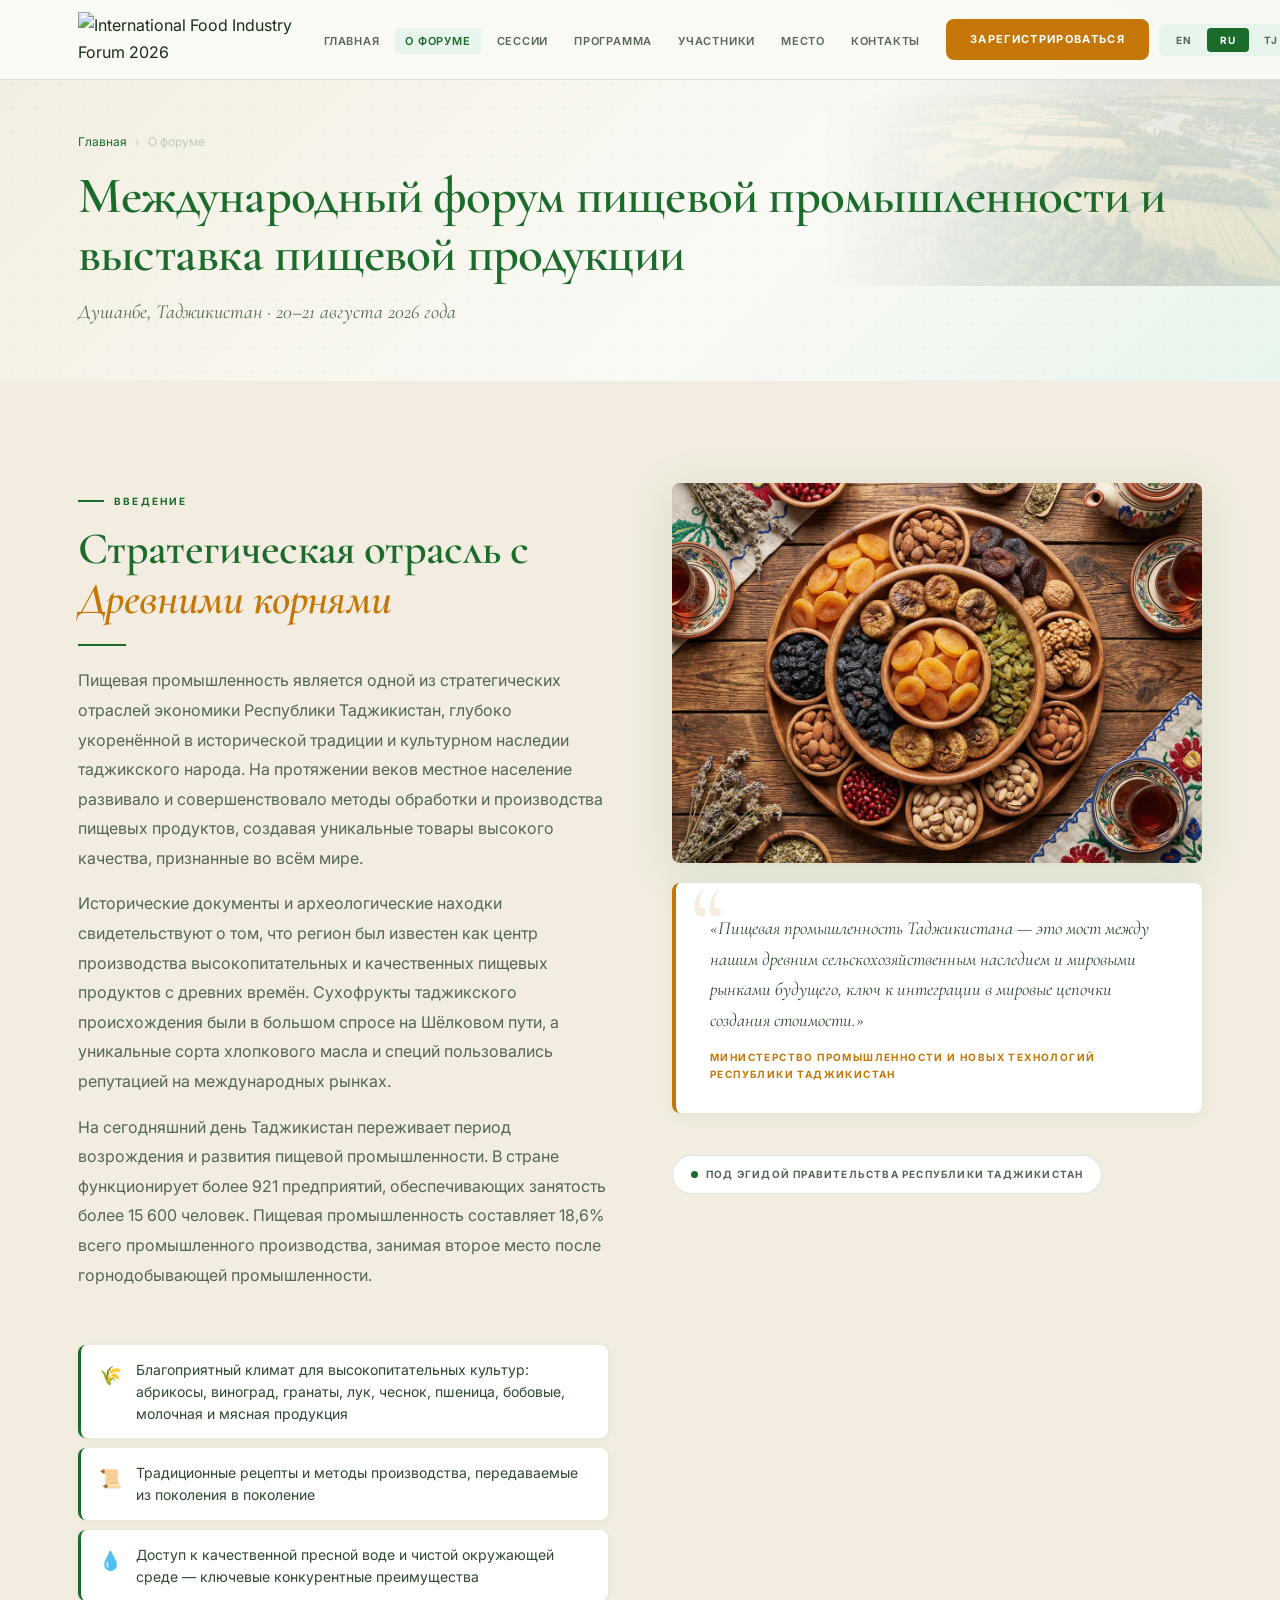
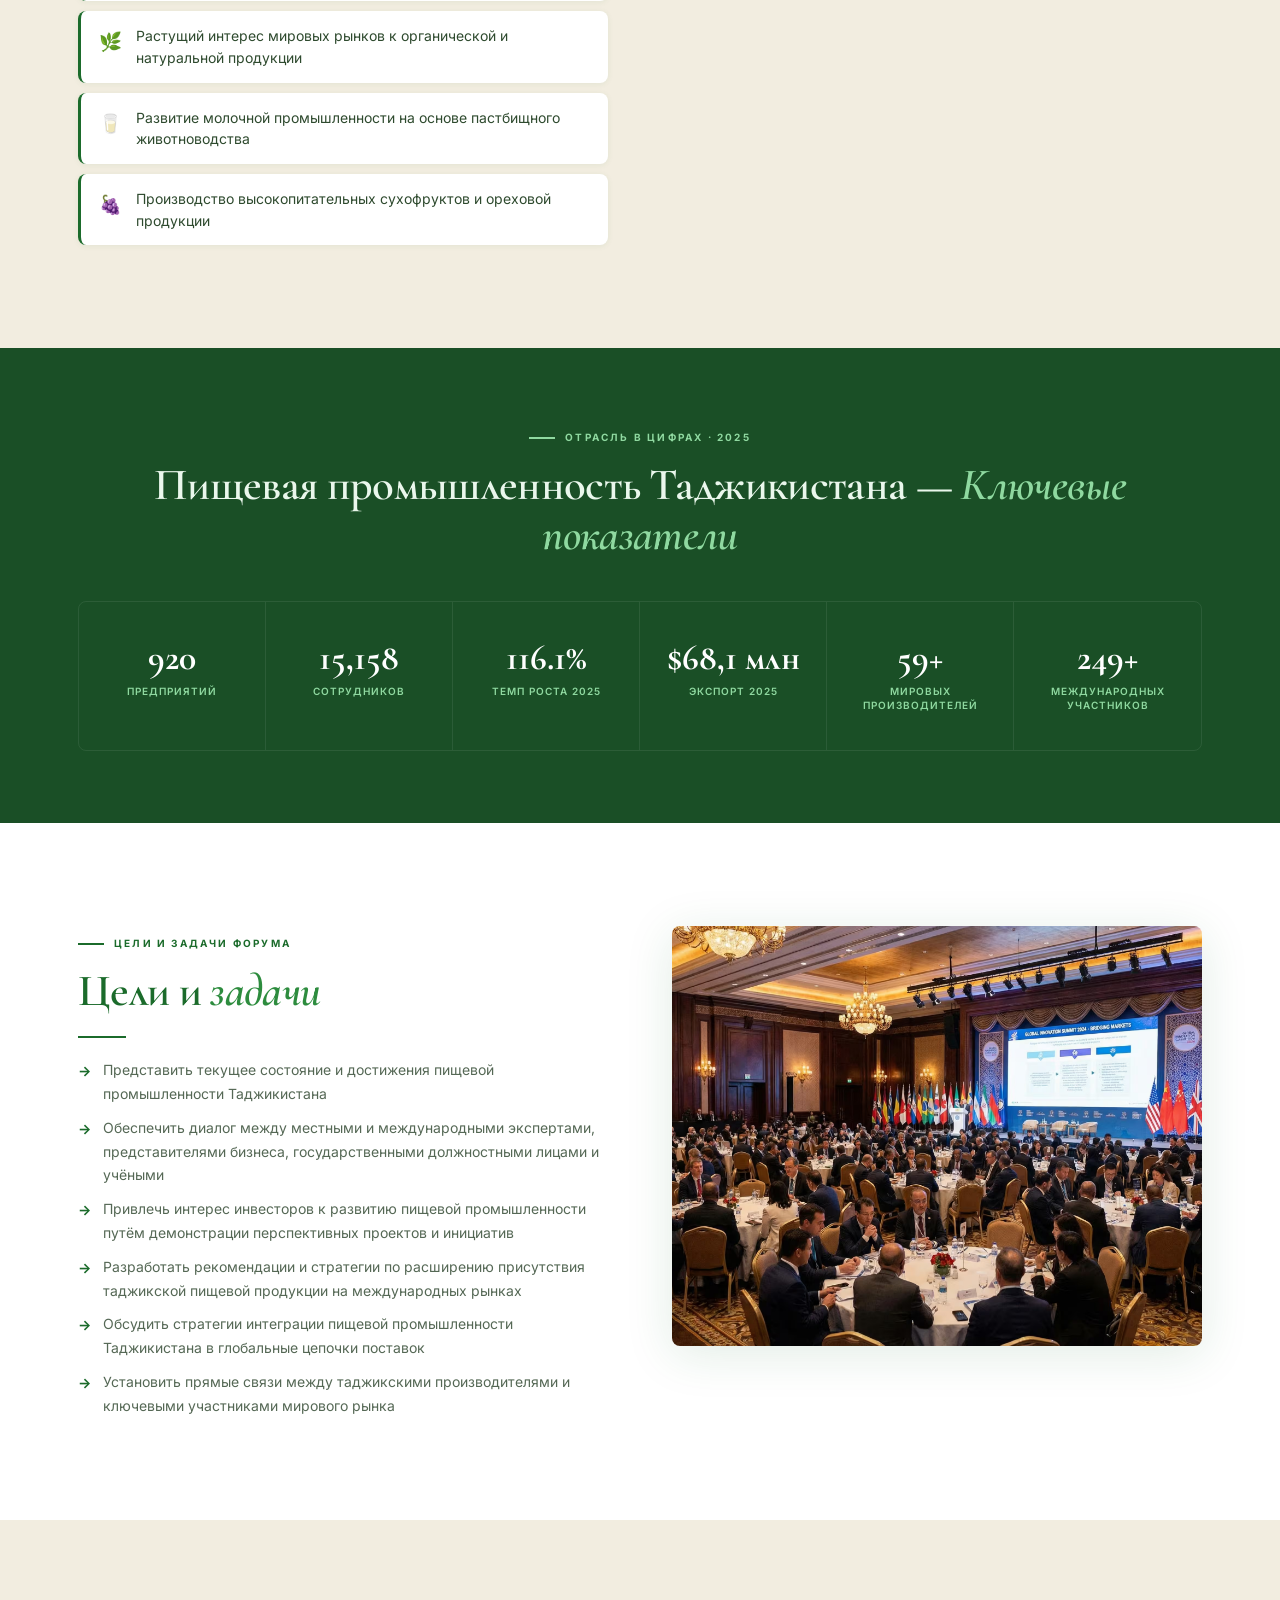
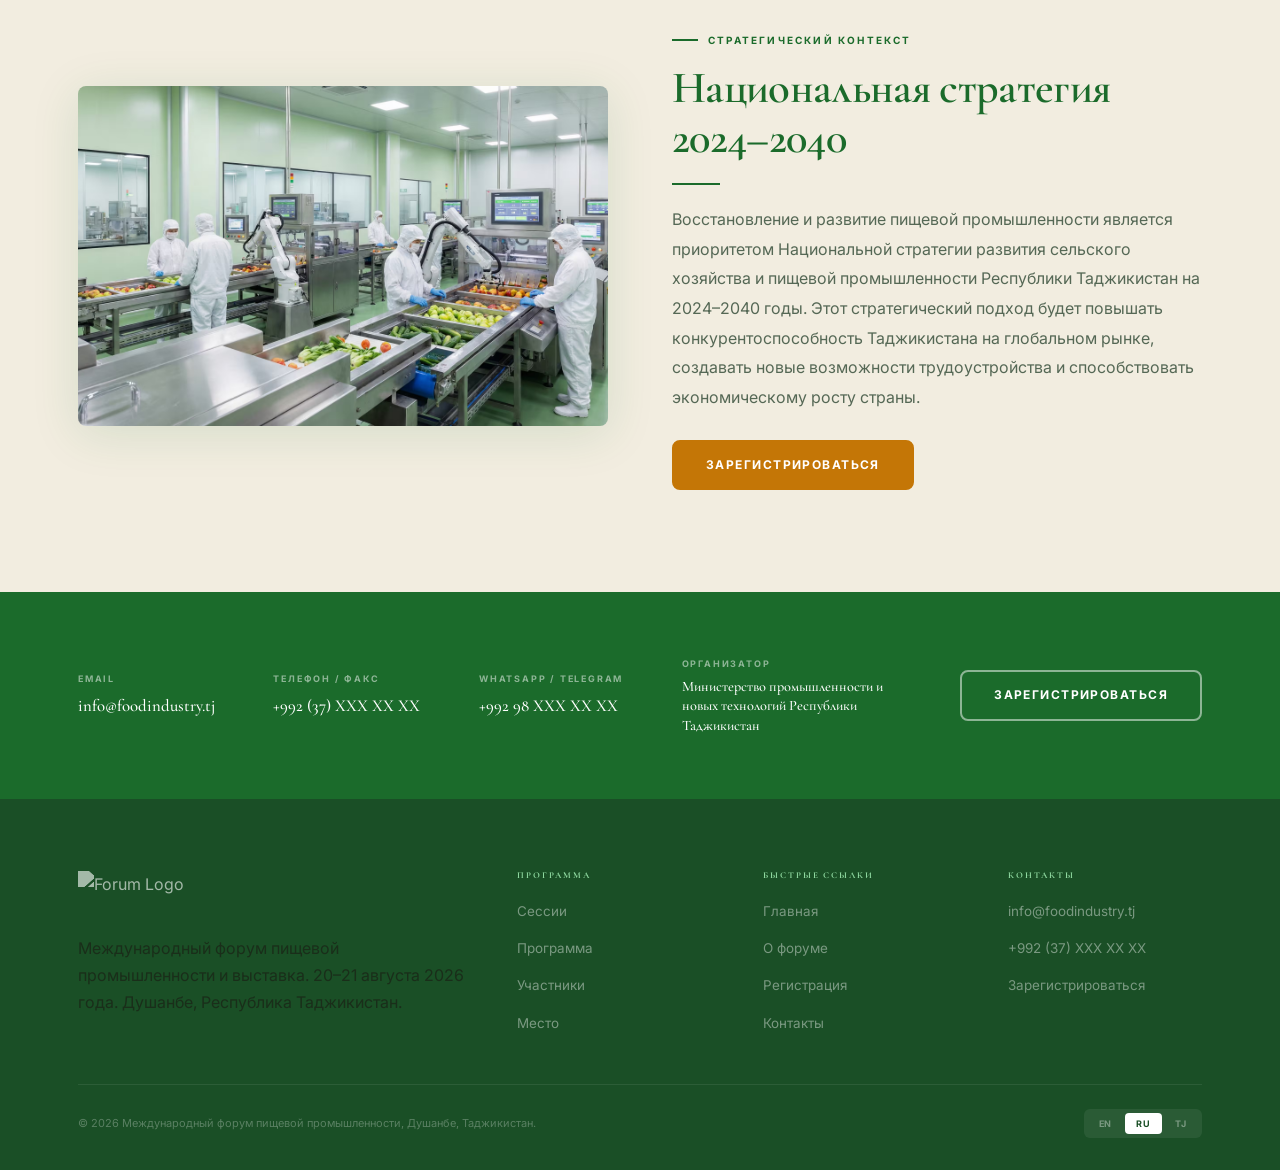
==== commit e5cedd2d: "Update image formats to AVIF for better quality" ====
--- a/about.html
+++ b/about.html
@@ -8,7 +8,7 @@
 <meta name="robots" content="index,follow"/>
 <meta property="og:title" content="О форуме — Международный форум пищевой промышленности 2026"/>
 <meta property="og:description" content="Пищевая промышленность является одной из стратегических отраслей экономики Республики Таджикистан. Форум состоится 20–21 августа 2026 в Душанбе."/>
-<meta property="og:image" content="img/hero-bg.png"/>
+<meta property="og:image" content="img/hero-bg.avif"/>
 <title>О форуме — Международный форум пищевой промышленности 2026</title>
 <link rel="preconnect" href="https://fonts.googleapis.com"/>
 <link rel="preconnect" href="https://fonts.gstatic.com" crossorigin/>
@@ -56,7 +56,7 @@
   </div>
 </div>
 <section class="page-hero">
-  <img class="page-hero-img" src="img/hero-bg.png" alt="" loading="lazy"/>
+  <img class="page-hero-img" src="img/hero-bg.avif" alt="" loading="lazy"/>
   <div class="container page-hero-inner">
     <div class="breadcrumb">
       <a href="index.html" data-i18n="breadcrumb.home">Главная</a>
@@ -84,7 +84,7 @@
       </div>
       <div class="fade fd2">
         <div class="img-card" style="height:380px;margin-bottom:20px">
-          <img src="img/dried-fruits.png" alt="Продукция Таджикистана" style="width:100%;height:100%;object-fit:cover"/>
+          <img src="img/dried-fruits.avif" alt="Продукция Таджикистана" style="width:100%;height:100%;object-fit:cover"/>
         </div>
         <div class="quote-card">
           <blockquote data-i18n="about.quote">—</blockquote>
@@ -126,7 +126,7 @@
       </div>
       <div class="fade fd2">
         <div class="img-card" style="height:420px">
-          <img src="img/forum-hall.png" alt="Форум" style="width:100%;height:100%;object-fit:cover"/>
+          <img src="img/forum-hall.avif" alt="Форум" style="width:100%;height:100%;object-fit:cover"/>
         </div>
       </div>
     </div>
@@ -139,7 +139,7 @@
     <div class="grid-2" style="align-items:center">
       <div class="fade">
         <div class="img-card" style="height:340px">
-          <img src="img/factory.png" alt="Производство" style="width:100%;height:100%;object-fit:cover"/>
+          <img src="img/factory.avif" alt="Производство" style="width:100%;height:100%;object-fit:cover"/>
         </div>
       </div>
       <div class="fade fd2">
@@ -274,4 +274,4 @@
     }
   });
 })();
-</script></body></html>+</script></body></html>
